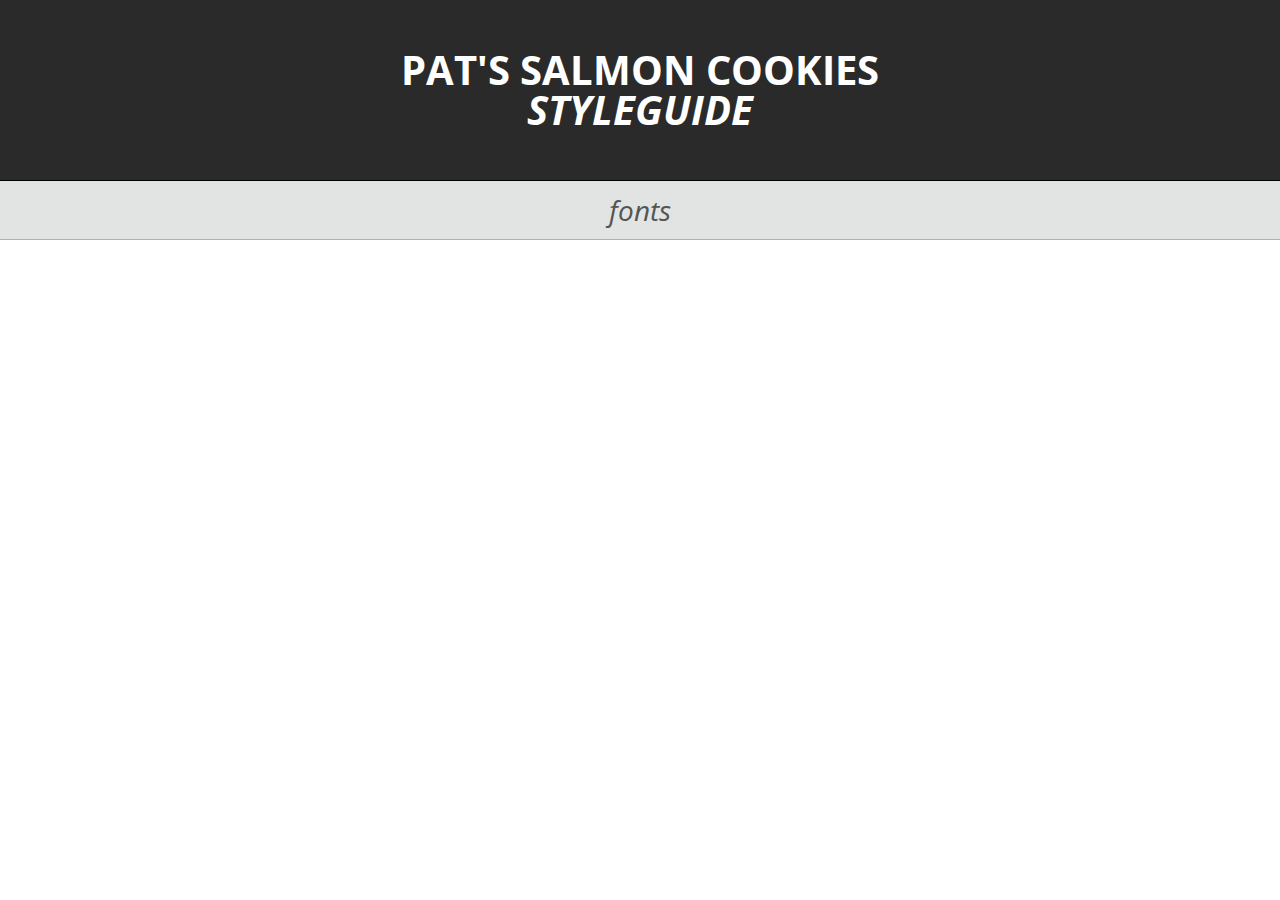
==== styleguide/default.htm @ 29256699 "finish js and html" ====
<!DOCTYPE html>
<html>
<head>
  <title>Pat's Salmon Cookies Styleguide</title>
    <link href="https://fonts.googleapis.com/css?family=Lato" rel="stylesheet">
    <link href="https://fonts.googleapis.com/css?family=Open+Sans" rel="stylesheet">
    <link rel="stylesheet" href="public-style.css">
</head>
<body id="page-wrap">
  <header>
    <h1><strong>Pat's Salmon Cookies</strong><br /><em>Styleguide</em></h1>
  </header>
  <main>
    <h2>fonts</h2>
  </main>
  <script src="app.js"></script>
</body>
</html>
---- styleguide/public-style.css ----
@import url("../reset.css");

em {
  font-style: italic;
}

header {
  background: #2b2a2a;
  color: #fff;
  text-align: center;
  font-family: 'Open sans', sans-serif;
  width: 100%;
  border-bottom: 1px solid #000000;
  font-weight: bold;
  text-transform: uppercase;
  display: block;
  padding: 50px 0;
  font-size: 40px;
}

h2, h3, h4, h5 {
  font-family: 'Open sans', sans-serif;
}

h2 {
  background: #e1e4e3;
  padding: 15px 0;
  text-align: center;
  font-size: 28px;
  border-bottom: 1px solid #b3afaf;
  font-style: italic;
  text-transform: lowercase;
  font-weight: normal;
  color: #545553;
}
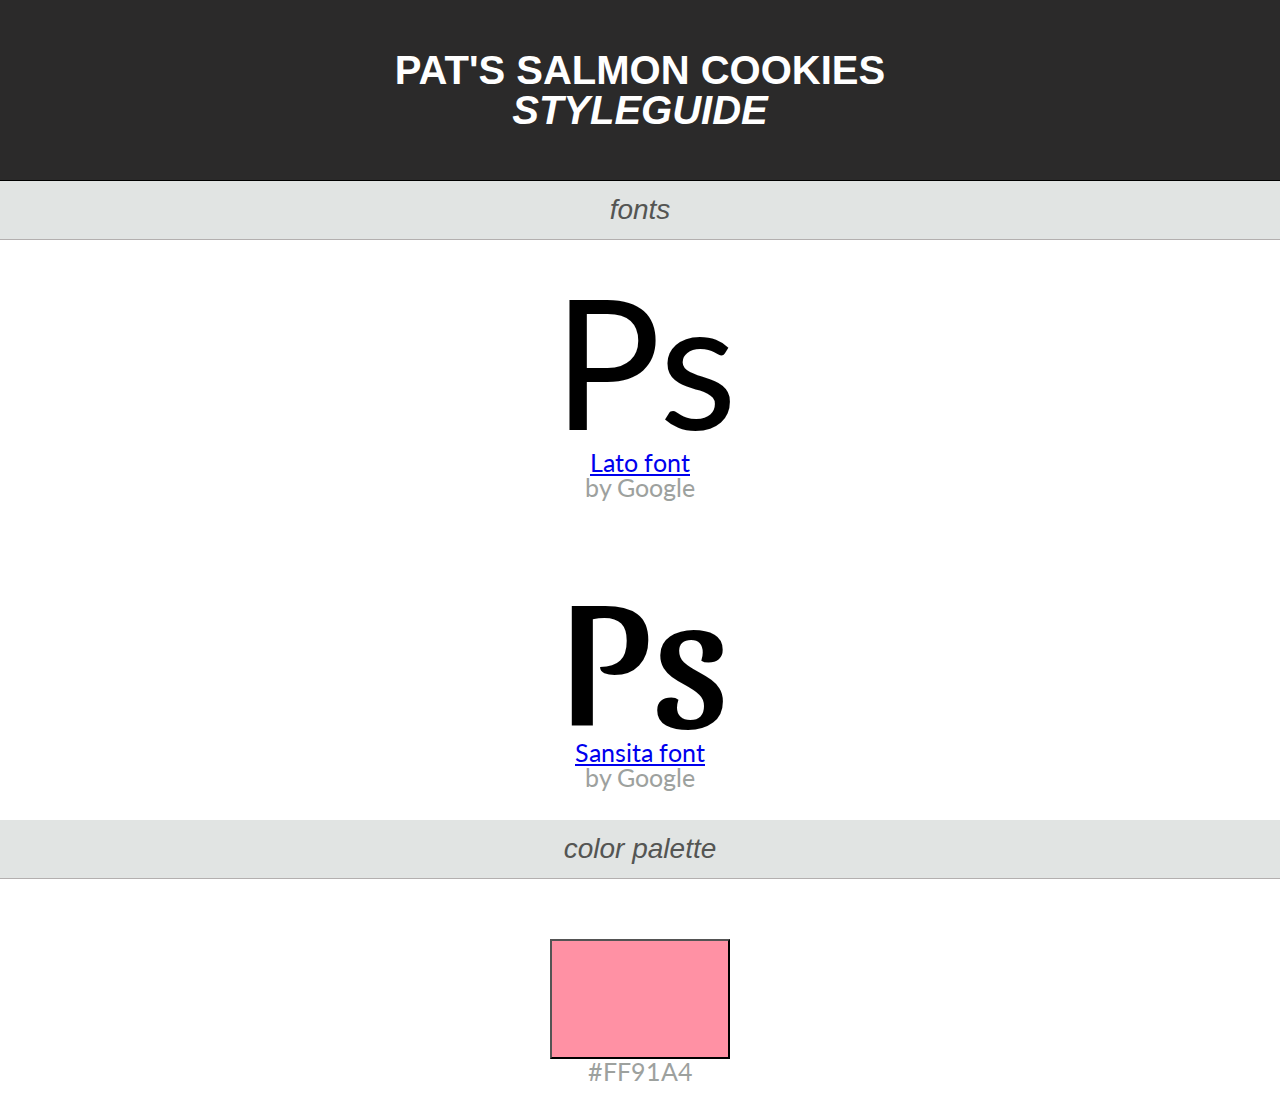
==== commit f41134f3: "finishing lab6" ====
--- a/styleguide/default.htm
+++ b/styleguide/default.htm
@@ -2,9 +2,9 @@
 <html>
 <head>
   <title>Pat's Salmon Cookies Styleguide</title>
-    <link href="https://fonts.googleapis.com/css?family=Lato" rel="stylesheet">
-    <link href="https://fonts.googleapis.com/css?family=Open+Sans" rel="stylesheet">
-    <link rel="stylesheet" href="public-style.css">
+  <link href="https://fonts.googleapis.com/css?family=Lato" rel="stylesheet">
+  <link href="https://fonts.googleapis.com/css?family=Sansita" rel="stylesheet">
+  <link rel="stylesheet" href="public-style.css">
 </head>
 <body id="page-wrap">
   <header>
@@ -12,6 +12,19 @@
   </header>
   <main>
     <h2>fonts</h2>
+    <div class="style-section">
+      <p class="salmon-lato-font">Ps</p>
+      <p class="salmon-lato-font-sub"><a href="https://fonts.google.com/specimen/Lato">Lato font</a><br />by Google</p>
+    </div>
+    <div class="style-section">
+      <p class="salmon-sansita-font">Ps</p>
+      <p class="salmon-sansita-font-sub"><a href="https://fonts.google.com/specimen/Sansita">Sansita font</a><br />by Google</p>
+    </div>
+    <h2>color palette</h2>
+    <div class="style-section">
+    <button class="color-palette"></button>
+    <p class="salmon-sansita-font-sub">#FF91A4</p>
+  </div>
   </main>
   <script src="app.js"></script>
 </body>
--- a/styleguide/public-style.css
+++ b/styleguide/public-style.css
@@ -1,4 +1,8 @@
 @import url("../reset.css");
+
+* {
+  text-align: center;
+}
 
 em {
   font-style: italic;
@@ -33,3 +37,50 @@
   font-weight: normal;
   color: #545553;
 }
+
+.salmon-lato-font {
+  font-family: 'Lato', sans-serif;
+  font-size: 180px;
+  text-align: center;
+  padding: 0 0 0 10px;
+}
+
+.salmon-lato-font-sub {
+  font-family: 'Lato', sans-serif;
+  font-size: 25px;
+  text-align: center;
+  color: #9da19e;
+}
+
+.salmon-sansita-font {
+  font-family: 'Sansita', sans-serif;
+  font-size: 180px;
+  text-align: center;
+  padding: 0 0 0 10px;
+}
+
+.salmon-sansita-font-sub {
+  font-family: 'Lato', sans-serif;
+  font-size: 25px;
+  text-align: center;
+  color: #9da19e;
+}
+
+.style-section {
+  padding: 30px 0;
+}
+
+.color-palette {
+  text-align: center;
+  height: 120px;
+  width: 180px;
+  background-color: #FF91A4;
+}
+
+button {
+  font-family: 'Lato', sans-serif;
+  text-align: center;
+  font-size: 20px;
+  margin: 30px 0 0 0;
+  border: none:
+}
